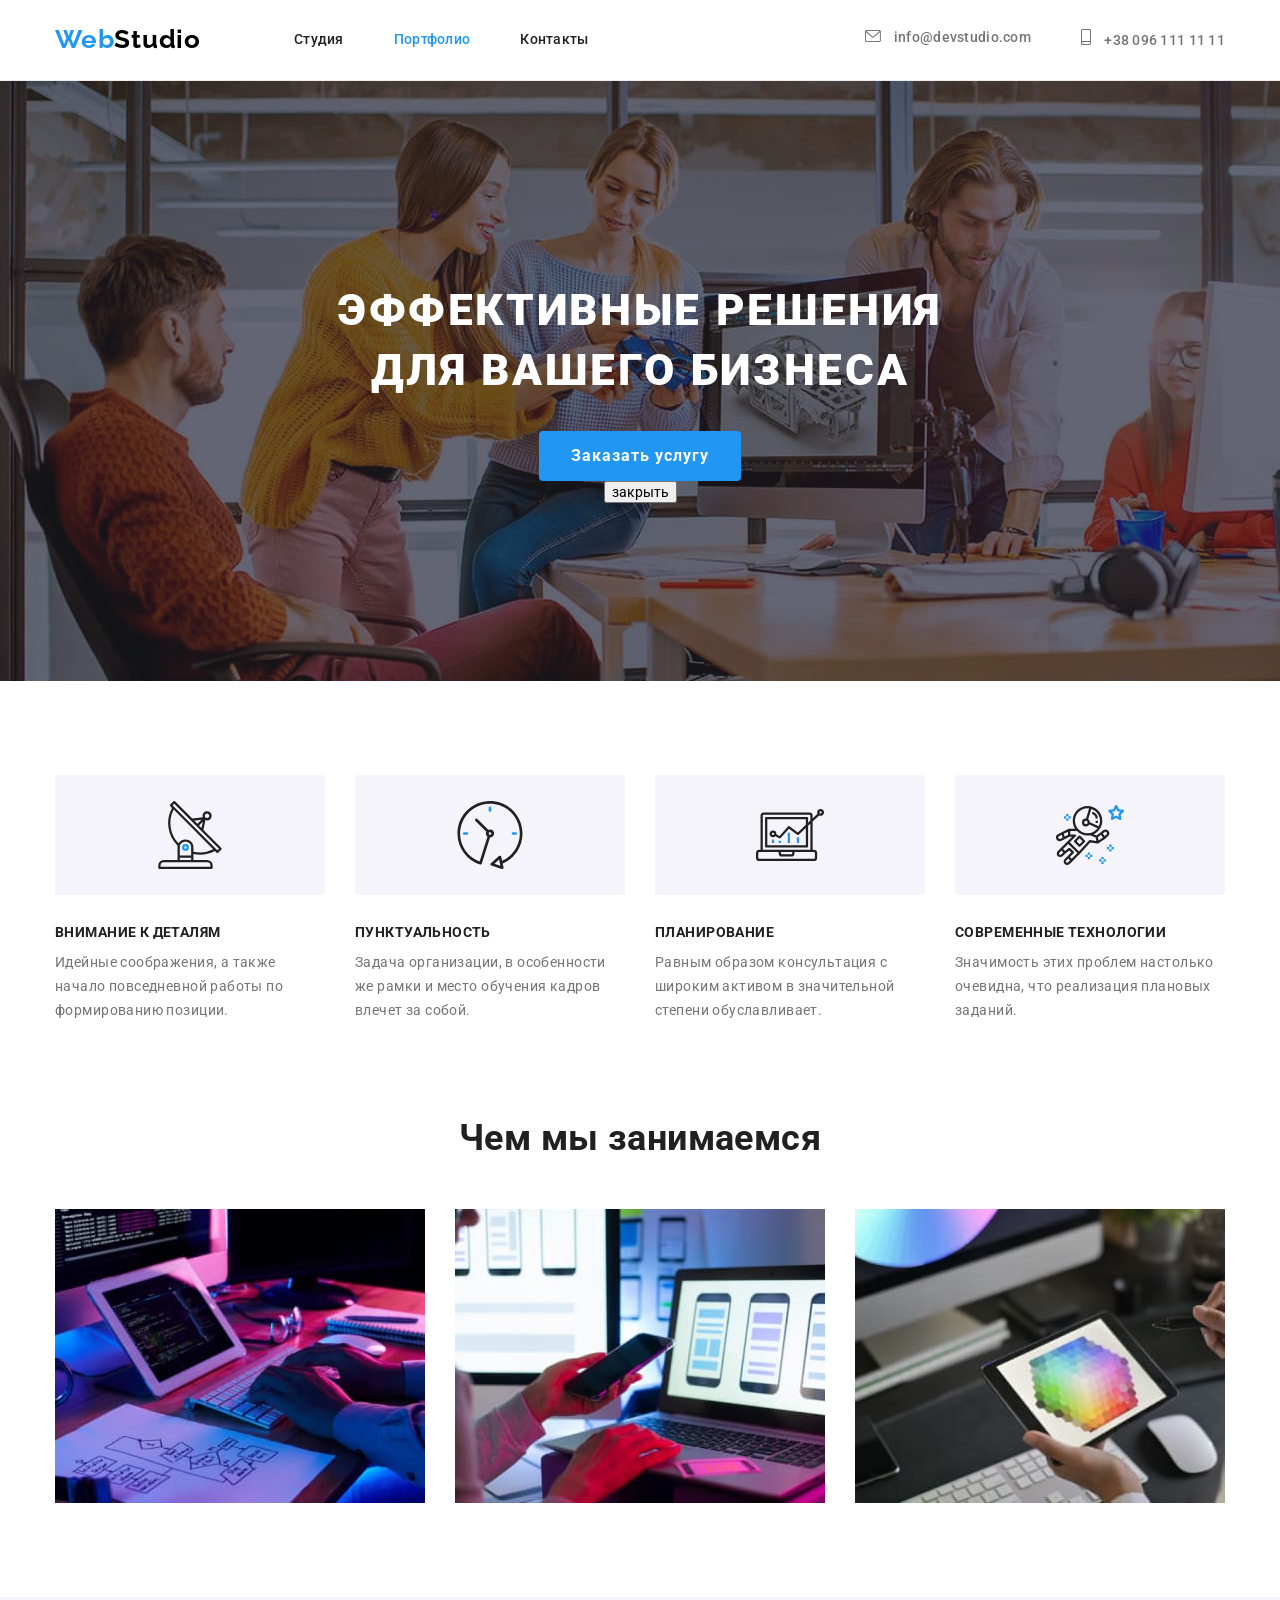
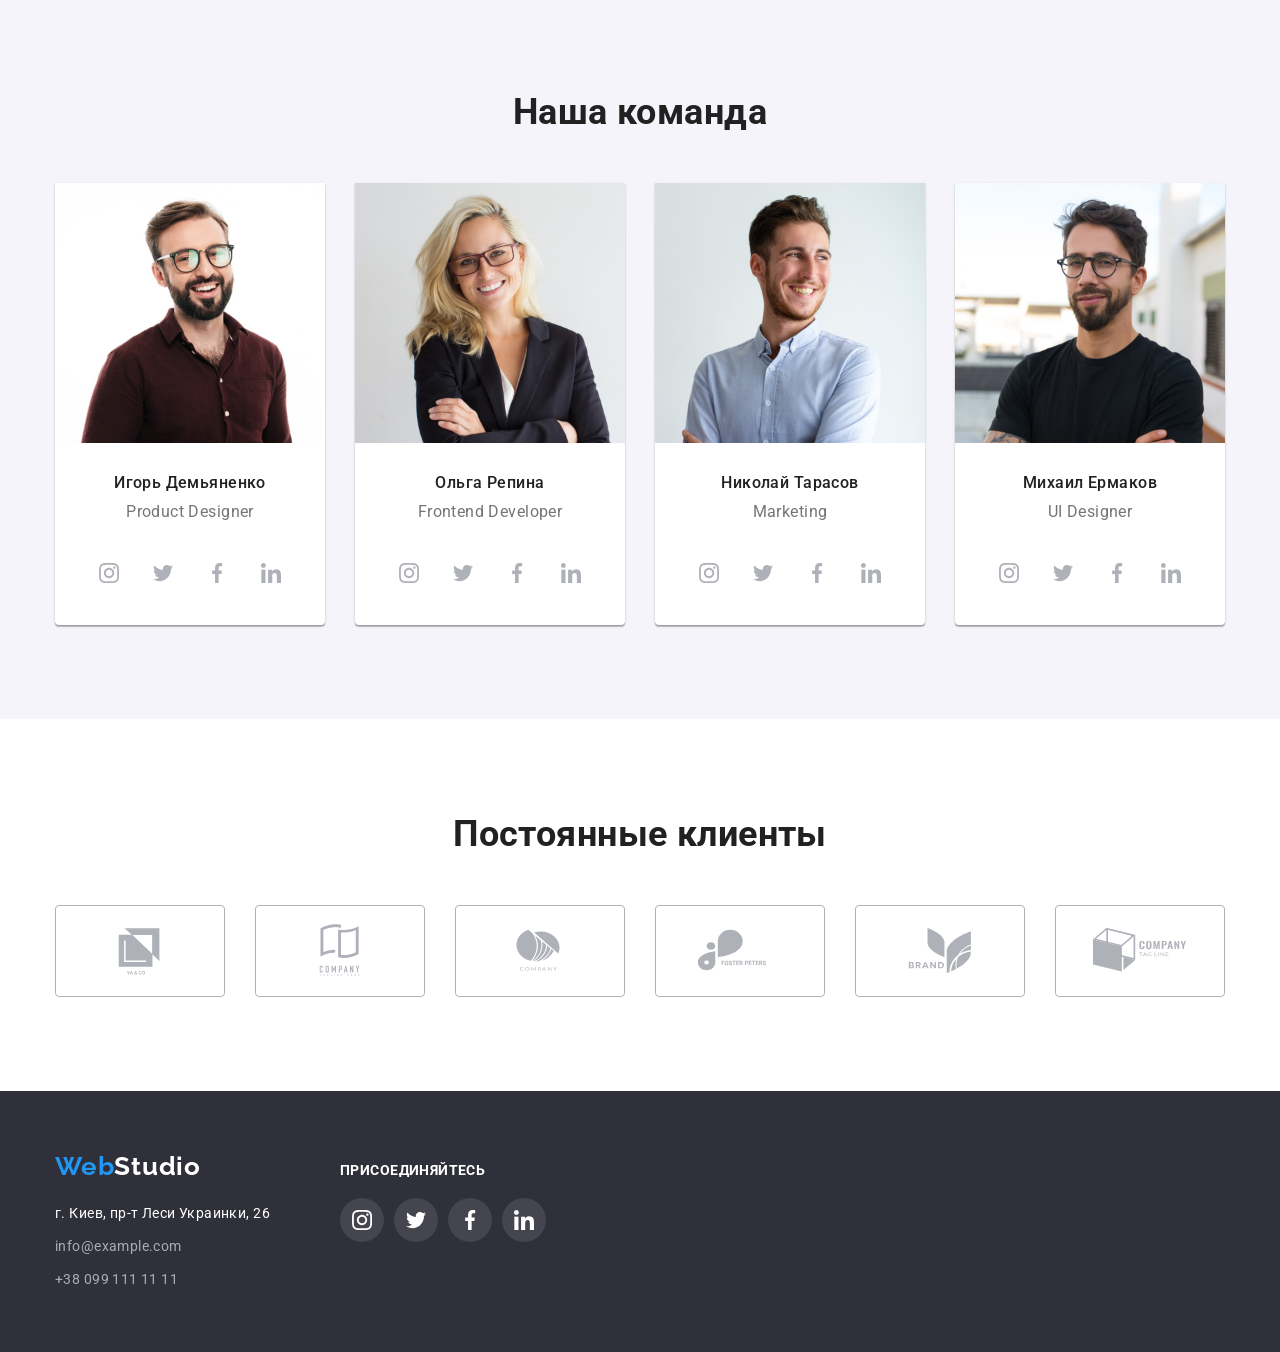
==== index.html @ 350a749f "подчеркмвания" ====
<!DOCTYPE html>
<html lang="ru">
<head>
    <meta charset="UTF-8">
    <meta http-equiv="X-UA-Compatible" content="IE=edge">
    <meta name="viewport" content="width=device-width, initial-scale=1.0">
    <title>Homework-5</title>
    <link href="https://fonts.googleapis.com/css2?family=Raleway:wght@700&family=Roboto:wght@400;500;700;900&display=swap"
        rel="stylesheet">
    <link rel="preconnect" href="https://fonts.googleapis.com">
    <link rel="preconnect" href="https://fonts.gstatic.com" crossorigin>
    <link rel="stylesheet" href="https://cdnjs.cloudflare.com/ajax/libs/modern-normalize/1.1.0/modern-normalize.min.css">
    <link rel="stylesheet" href="./css/styles.css">  
    
</head>
<body>
    <header class="header">
    
        <div class="container">
            <nav class="header-navigation">
                <a href="" class="header-logo link"><span>Web</span>Studio</a>
                <ul class="header-list list">
                    <li class="header-item pointer"><a href="" class="header-link ">Студия</a></li>
                    <li class="header-item pointer"><a href="./portfolio.html" class="header-link current">Портфолио</a>
                    </li>
                    <li class="header-item pointer"><a href="" class="header-link">Контакты</a></li>
                </ul>
            </nav>
            <ul class="header-contacts-list list">
                <li class="header-mail-li">
                    <a class="header-mail link" href="http://info@devstudio.com">
                    <svg class="mail-icon" width="16" height="12">
                        <use href="./images/icons.svg#icon-envelope"></use>
                    </svg>
                    info@devstudio.com
                </a></li>
                <li class="header-tel-li">
                    <a class="header-tel link" href="tel:+380961111111">
                    <svg class="phone-icon" width="10" height="16">
                        <use href="./images/icons.svg#icon-smartphone"></use>
                    </svg>
                    +38 096 111 11 11</a></li>
            </ul>
        </div>
    
    </header>
    <main>
        <section class="hero">
            <div class="hero-content">
                <div class="container">
                    <h1 class="hero-title">Эффективные решения для вашего бизнеса</h1>
                    <button type="button" class="hero-btn pointer" data-modal-open>Заказать услугу</button>
                    <div data-modal>
    
                    </div>
                    <button data-modal-close>закрыть</button>
                </div>
            </div>
        </section>
        <section class="feature">
            <div class="container">
                <h2 hidden>Особенности</h2>
                <ul class="feature-list list">
                    <li class="feature-item antenna">
                        <h3 class="feature-title">Внимание к деталям</h3>
                        <p class="feature-text">Идейные соображения, а также начало повседневной работы по формированию
                            позиции.</p>
                    </li>
                    <li class="feature-item clock">
                        <h3 class="feature-title">Пунктуальность</h3>
                        <p class="feature-text">Задача организации, в особенности же рамки и место обучения кадров
                            влечет за собой.</p>
                    </li>
                    <li class="feature-item vector">
                        <h3 class="feature-title">Планирование</h3>
                        <p class="feature-text">Равным образом консультация с широким активом в значительной степени
                            обуславливает.</p>
                    </li>
                    <li class="feature-item austronaut">
                        <h3 class="feature-title austronaut">Современные технологии</h3>
                        <p class="feature-text">Значимость этих проблем настолько очевидна, что реализация плановых
                            заданий.</p>
                    </li>
                </ul>
            </div>
        </section>
        <section class="direction">
            <div class="container">
                <h2 class="direction-title">Чем мы занимаемся</h2>
                <ul class="direction-list list">
                    <li class="direction-item"><img src="./images/gallery/gallery-1.jpg" alt="Десктопные приложения" width="370"
                            class="direction-icon"></li>
                    <li class="direction-item"><img src="./images/gallery/gallery-2.jpg" alt="Мобильные приложения" width="370"
                            class="direction-icon"></li>
                    <li class="direction-item"><img src="./images/gallery/gallery-3.jpg" alt="Дизайнерские решения" width="370"
                            class="direction-icon"></li>
                </ul>
            </div>
        </section>
        <section class="team">
            <div class="container">
                <h2 class="team-title">Наша команда</h2>
                <ul class="team-list list">
                    <li class="team-item">
                        <img src="./images/team/team-1.jpg" alt="Игорь Демьяненко" width="270" class="team-icon">
                        <div class="about-team-item">
                            <h3 class="team-item-title">Игорь Демьяненко</h3>
                            <p class="specialty-text">Product Designer</p>
                        </div>
                        <ul class="team-soc-list list">
                            <li class="team-soc-item"><a href="" class="team-soc-link">
                                    <svg class="team-soc-icon" width="20" height="20">
                                        <use href="./images/icons.svg#icon-instagram-2"></use>
                                    </svg>
                                </a></li>
                            <li class="team-soc-item"><a href="" class="team-soc-link">
                                    <svg class="team-soc-icon" width="20" height="20">
                                        <use href="./images/icons.svg#icon-twitter-1"></use>
                                    </svg>
                                </a></li>
                            <li class="team-soc-item"><a href="" class="team-soc-link">
                                    <svg class="team-soc-icon" width="20" height="20">
                                        <use href="./images/icons.svg#icon-facebook-1"></use>
                                    </svg>
                                </a></li>
                            <li class="team-soc-item"><a href="" class="team-soc-link">
                                    <svg class="team-soc-icon" width="20" height="20">
                                        <use href="./images/icons.svg#icon-linkedin-1"></use>
                                    </svg>
                                </a></li>
                        </ul>
                    </li>
                    <li class="team-item">
                        <img src="./images/team/team-2.jpg" alt="Ольга Репина" width="270" class="team-icon">
                        <div class="about-team-item">
                            <h3 class="team-item-title">Ольга Репина</h3>
                            <p class="specialty-text">Frontend Developer</p>
                        </div>
                        <ul class="team-soc-list list">
                            <li class="team-soc-item"><a href="" class="team-soc-link">
                                    <svg class="team-soc-icon" width="20" height="20">
                                        <use href="./images/icons.svg#icon-instagram-2"></use>
                                    </svg>
                                </a></li>
                            <li class="team-soc-item"><a href="" class="team-soc-link">
                                    <svg class="team-soc-icon" width="20" height="20">
                                        <use href="./images/icons.svg#icon-twitter-1"></use>
                                    </svg>
                                </a></li>
                            <li class="team-soc-item"><a href="" class="team-soc-link">
                                    <svg class="team-soc-icon" width="20" height="20">
                                        <use href="./images/icons.svg#icon-facebook-1"></use>
                                    </svg>
                                </a></li>
                            <li class="team-soc-item"><a href="" class="team-soc-link">
                                    <svg class="team-soc-icon" width="20" height="20">
                                        <use href="./images/icons.svg#icon-linkedin-1"></use>
                                    </svg>
                                </a></li>
                        </ul>
                    </li>
                    <li class="team-item">
                        <img src="./images/team/team-3.jpg" alt="Николай Тарасов" width="270" class="team-icon">
                        <div class="about-team-item">
                            <h3 class="team-item-title">Николай Тарасов</h3>
                            <p class="specialty-text">Marketing</p>
                        </div>
                        <ul class="team-soc-list list">
                            <li class="team-soc-item"><a href="" class="team-soc-link">
                                    <svg class="team-soc-icon" width="20" height="20">
                                        <use href="./images/icons.svg#icon-instagram-2"></use>
                                    </svg>
                                </a></li>
                            <li class="team-soc-item"><a href="" class="team-soc-link">
                                    <svg class="team-soc-icon" width="20" height="20">
                                        <use href="./images/icons.svg#icon-twitter-1"></use>
                                    </svg>
                                </a></li>
                            <li class="team-soc-item"><a href="" class="team-soc-link">
                                    <svg class="team-soc-icon" width="20" height="20">
                                        <use href="./images/icons.svg#icon-facebook-1"></use>
                                    </svg>
                                </a></li>
                            <li class="team-soc-item"><a href="" class="team-soc-link">
                                    <svg class="team-soc-icon" width="20" height="20">
                                        <use href="./images/icons.svg#icon-linkedin-1"></use>
                                    </svg>
                                </a></li>
                        </ul>
                    </li>
                    <li class="team-item">
                        <img src="./images/team/team-4.jpg" alt="Михаил Ермаков" width="270" class="team-icon">
                        <div class="about-team-item">
                            <h3 class="team-item-title">Михаил Ермаков</h3>
                            <p class="specialty-text">UI Designer</p>
                        </div>
                        <ul class="team-soc-list list">
                            <li class="team-soc-item"><a href="" class="team-soc-link">
                                    <svg class="team-soc-icon" width="20" height="20">
                                        <use href="./images/icons.svg#icon-instagram-2"></use>
                                    </svg>
                                </a></li>
                            <li class="team-soc-item"><a href="" class="team-soc-link">
                                    <svg class="team-soc-icon" width="20" height="20">
                                        <use href="./images/icons.svg#icon-twitter-1"></use>
                                    </svg>
                                </a></li>
                            <li class="team-soc-item"><a href="" class="team-soc-link">
                                    <svg class="team-soc-icon" width="20" height="20">
                                        <use href="./images/icons.svg#icon-facebook-1"></use>
                                    </svg>
                                </a></li>
                            <li class="team-soc-item"><a href="" class="team-soc-link">
                                    <svg class="team-soc-icon" width="20" height="20">
                                        <use href="./images/icons.svg#icon-linkedin-1"></use>
                                    </svg>
                                </a></li>
                        </ul>
                    </li>
                </ul>
            </div>
        </section>
        
        <section class="clients">
        
            <div class="container">
                <h2 class="clients-title">Постоянные клиенты</h2>
                <ul class="clients-list list">
                    <li class="clients-item"><a href="" class="clients-link">
                            <svg class="follow-icon" width="106" height="60">
                                <use href="./images/icons.svg#icon-Logo"></use>
                            </svg>
                        </a></li>
                    <li class="clients-item"><a href="" class="clients-link">
                            <svg class="follow-icon" width="106" height="60">
                                <use href="./images/icons.svg#icon-Logo-1"></use>
                            </svg>
                        </a></li>
                    <li class="clients-item"><a href="" class="clients-link">
                            <svg class="follow-icon" width="106" height="60">
                                <use href="./images/icons.svg#icon-Logo-2"></use>
                            </svg>
                        </a></li>
                    <li class="clients-item"><a href="" class="clients-link">
                            <svg class="follow-icon" width="106" height="60">
                                <use href="./images/icons.svg#icon-Logo-3"></use>
                            </svg>
                        </a></li>
                    <li class="clients-item"><a href="" class="clients-link">
                            <svg class="follow-icon" width="106" height="60">
                                <use href="./images/icons.svg#icon-Logo-4"></use>
                            </svg>
                        </a></li>
                    <li class="clients-item"><a href="" class="clients-link">
                            <svg class="follow-icon" width="106" height="60">
                                <use href="./images/icons.svg#icon-Logo-5"></use>
                            </svg>
                        </a></li>
                </ul>
            </div>
    </main>
    <footer class="footer">
    
        <div class="container">
            <div class="footer-content">
                <div class="footer-contact">
                    <a href="" class="footer-logo link"><span>Web</span>Studio</a>
                    <address>
                        <ul class="address list list">
                            <li class="footer-item pointer"><a href="" class="footer-add-link link">г. Киев, пр-т Леси
                                    Украинки, 26</a></li>
                            <li class="footer-item pointer"><a href="mailto:info@example.com"
                                    class="footer-link link">info@example.com</a></li>
                            <li class="footer-item pointer"><a href="tel:+380991111111" class="footer-link link">+38 099
                                    111 11 11</a></li>
                        </ul>
                    </address>
                </div>
                <div class="follow">
                    <h2 class="follow-title">присоединяйтесь</h2>
                    <ul class="follow-list list">
                        <li class="follow-item"><a href="" class="follow-link">
                                <svg class="follow-icon" width="20" height="20">
                                    <use href="./images/icons.svg#icon-instagram-2"></use>
                                </svg>
                            </a></li>
                        <li class="follow-item"><a href="" class="follow-link">
                                <svg class="follow-icon" width="20" height="20">
                                    <use href="./images/icons.svg#icon-twitter-1"></use>
                                </svg>
                            </a></li>
                        <li class="follow-item"><a href="" class="follow-link">
                                <svg class="follow-icon" width="20" height="20">
                                    <use href="./images/icons.svg#icon-facebook-1"></use>
                                </svg>
                            </a></li>
                        <li class="follow-item"><a href="" class="follow-link">
                                <svg class="follow-icon" width="20" height="20">
                                    <use href="./images/icons.svg#icon-linkedin-1"></use>
                                </svg>
                            </a></li>
                    </ul>
                </div>
            </div>
        </div>
    </footer>
    <script src="./js/modal.js"></script>
</body>

</html>
---- css/styles.css ----
:root {
    --header-color: #212121;
    --contacts-color: #757575;
    --main-title-color: #FFFFFF;
    --second-title-color: #212121;
    --btn-color: #2196F3;
    --accent-color: #2196F3;
    --main-text-color: #757575;
    --hero-footer-bgc-color: #2F303A;
    --bcg-card-color: #F5F4FA;
    --head-logo-color: #000000;
    --footer-logo-color: #FFFFFF;
    
}

body {
    font-family: "Roboto", sans-serif;
    font-size: 14px;
    letter-spacing: 0.03em;
    color: var(--second-title-color);
}

p,
h1,
h2,
h3,
h4 {
    margin: 0;
}

ul {
    padding-left: 0;
    margin: 0;
}

.container {
    width: 1200px;
    padding-left: 15px;
    padding-right: 15px;
    margin: 0 auto;
    /* outline: 1px solid red; */
}

/* ---------------------------HEADER-------------------------- */
header {
    background-color: var(--main-title-color);
    padding-top: 24px;
    padding-bottom: 25px;
    border-bottom: 1px solid #ECECEC;
}

span {
    font-family: 'Raleway';
    font-style: normal;
    font-weight: 700;
    font-size: 26px;
    line-height: 1.19;
    letter-spacing: 0.03em;
    color: var(--accent-color);
}

.header-logo {
    font-family: 'Raleway';
    font-style: normal;
    font-weight: 700;
    font-size: 26px;
    line-height: 1.19;
    letter-spacing: 0.03em;
    color: var(--head-logo-color)
}

.list {
    list-style: none;
    margin-top: 0px;
}

.link {
    text-decoration: none;
}

.header .container {
    display: flex;
    align-items: center;
}

.header-navigation {
    display: flex;
    align-items: center;
}

.header-list {
    display: flex;
    margin-left: 93px;
}

.header-item:not(:last-child) {
    margin-right: 50px;
}

.header-link {
    font-weight: 500;
    font-size: 14px;
    line-height: 1.14;
    letter-spacing: 0.02em;
    text-decoration: none;
    color: var(--header-color);
}

.header-link::after {
    content: ;

}

.pointer {
    cursor: pointer;
}

.header-link:hover,
.header-link:focus {
    color: var(--accent-color);
}

.header-list .header-link.current {
    color: var(--accent-color);
}

.header-contacts-list {
    display: flex;
    margin-left: auto;
}

.header-mail {
    font-weight: 500;
    font-size: 14px;
    line-height: 1.14;
    letter-spacing: 0.02em;
    color: var(--contacts-color);
    /* margin-right: 50px; */
}

.mail-icon {
    margin-right: 10px;
    fill: currentColor;
    align-self: center;
}

.header-mail:hover,
.header-mail:focus {
    color: var(--accent-color);
}

.header-tel {
    font-weight: 500;
    font-size: 14px;
    line-height: 1.14;
    letter-spacing: 0.02em;
    color: var(--contacts-color);
    /* margin-right: 0px; */
}

.header-mail-li {
    margin-right: 50px;
}

.header-tel-li {
    margin-right: 0px;
}

.phone-icon {
  margin-right: 10px;
  fill: currentColor;
  align-self: center;
}

.header-tel:hover,
.header-tel:focus {
    color: var(--accent-color);
}

/* ----------------------------------------HERO------------------------------------------- */

.hero {
    text-align: center;
}

.hero-content {
    background-color: var(--hero-footer-bgc-color);
    padding-top: 200px;
    padding-bottom: 200px;
    max-width: 1600px;
    height: 600px;
    margin-left: auto;
    margin-right: auto;
    background-image: linear-gradient(rgba(47, 48, 58, 0.4),
            rgba(47, 48, 58, 0.4)),
        url(../images/background/background-1.jpg);
}

.hero-title {
    font-weight: 900;
    font-size: 44px;
    width: 696px;
    line-height: 1.36;
    /* text-align: center; */
    letter-spacing: 0.06em;
    text-transform: uppercase;
    color: var(--main-title-color);
    margin: 0 auto;
    margin-bottom: 30px;


}

.hero-btn {
    display: inline-block;
    font-family: 'Roboto';
    font-weight: 700;
    font-size: 16px;
    line-height: 1.88;
    /* display: flex; */
    align-items: center;
    text-align: center;
    letter-spacing: 0.06em;
    color: var(--main-title-color);
    background-color: var(--accent-color);
    border: none;
    border-radius: 4px;
    padding: 10px 32px;
}

.hero-btn:hover,
.hero-btn:focus {
    background-color: #188ce8;
}

/* ------------------------------------FEATURE----------------------------------- */
.feature {
    padding-top: 94px;
    padding-bottom: 94px;
}

.feature-list {
    display: flex;
}

.feature-title {
    font-weight: 700;
    font-size: 14px;
    line-height: 1.14;
    text-transform: uppercase;
    color: var(--second-title-color);
    margin-top: 0px;
    margin-bottom: 10px;
}

.feature-item {
    width: 270px;
    margin-right: 30px;
}

.feature-item::before {
    display: block;
    content:"";
    height: 120px;
    width: 270px;
    /*outline: 1px solid red;*/
    margin-bottom: 30px;
    background-repeat: no-repeat;
    background-size: 25%;
    background-position: center;
    background-color: #F5F4FA;
    border-radius: 4px;
}
/*
.feature-item:nth-child(1)::before {
    background-image: url(../images/features/antenna.svg);
}
.feature-item:nth-child(2)::before {
    background-image: url(../images/features/clock.svg);
}
.feature-item:nth-child(3)::before {
    background-image: url(../images/features/diagram.svg);
}
.feature-item:nth-child(4)::before {
    background-image: url(../images/features/astronaut.svg);
}
*/
.antenna::before {
    background-image: url(../images/features/antenna.svg);
}

.clock::before {
    background-image: url(../images/features/clock.svg);
}

.vector::before {
    background-image: url(../images/features/diagram.svg);
}

.austronaut::before {
    background-image: url(../images/features/astronaut.svg);
}


.feature-item:last-child {
    margin-right: 0px;
}

.feature-text {
    line-height: 1.71;
    max-width: 270px;
    margin-top: 0px;
    color: var(--contacts-color);
}

/* -------------------------------------direction--------------------------------------- */
.direction {
    padding-bottom: 94px;
}

.direction-list {
    display: flex;
}

.direction-item {

    margin-right: 30px;
}

.direction-icon {
    display: block;
    width: 100%;
    height: auto;

}

.direction-item:last-child {
    margin-right: 0px;
}

.direction-title {
    font-weight: 700;
    font-size: 36px;
    line-height: 1.17;
    text-align: center;
    color: var(--second-title-color);
    margin-bottom: 50px;
    margin-top: 0px;
}

.team {
    background-color: var(--bcg-card-color);
    padding-top: 94px;
    padding-bottom: 94px;
}

.team-list {
    display: flex;
}

.team-item {
    margin-right: 30px;
    background: #FFFFFF;
    box-shadow: 0px 1px 3px rgba(0, 0, 0, 0.12),
        0px 1px 1px rgba(0, 0, 0, 0.14),
        0px 2px 1px rgba(0, 0, 0, 0.2);
    border-radius: 0px 0px 4px 4px;
}

.team-item:last-child {
    margin-right: 0px;
}

.team-title {
    font-weight: 700;
    font-size: 36px;
    line-height: 1.17;
    text-align: center;
    color: var(--second-title-color);
    margin-bottom: 50px;
    margin-top: 0px;
}

.team-icon {
    display: block;
    width: 100%;
    height: auto;

}

.about-team-item {
    padding-top: 30px;
    padding-bottom: 30px;
}

.team-item-title {
    font-weight: 500;
    font-size: 16px;
    line-height: 1.19;
    text-align: center;
    color: var(--second-title-color);
    margin-bottom: 10px;
    margin-top: 0px;
}

.specialty-text {
    font-size: 16px;
    line-height: 1.19;
    text-align: center;
    margin-top: 0px;
    color: var(--contacts-color);
}

.team-soc-list {
    display: flex;
    justify-content: center;
    padding-bottom: 30px;
}

.team-soc-link {
    width: 44px;
    height: 44px;
    background-color: #FFFFFF;
    border-radius: 50%;
    display: flex;
    justify-content: center;
    align-items: center;
    fill: #AFB1B8;
}

/* .team-soc-icon {
        fill: #AFB1B8;
    } */
.team-soc-link:hover,
.team-soc-link:focus {
    background-color: #2196F3;
    fill: #FFFFFF;
}

.team-soc-item+.team-soc-item {
    margin-left: 10px;
}
/* ---------------------------------------CLIENTS------------------------------------ */

.clients {
    padding-top: 94px;
    padding-bottom: 94px;
}

.clients-title {
    font-weight: 700;
    font-size: 36px;
    line-height: 1.17;
    text-align: center;
    color: var(--second-title-color);
    margin-bottom: 50px;
    margin-top: 0px;
}

.clients-list {
    display: flex;
    justify-content: center;

}

.clients-item+.clients-item {
    margin-left: 30px;
}

.clients-link {
    display: flex;
    width: 170px;
    height: 92px;
    /* background-color: #2196F3; */
    border: 1px solid #AFB1B8;
    border-radius: 4px;
    justify-content: center;
    align-items: center;
    fill: #AFB1B8;

}

.clients-link:hover,
.clients-link:focus {
    fill: #2196F3;
    border: 1px solid #2196F3;
}

/* .mail-icon  */





/* ---------------------------------------FOOTER----------------------------------- */
.footer {
    max-width: 1600px;
    background-color: var(--hero-footer-bgc-color);

    padding-top: 60px;
    padding-bottom: 60px;
    margin-left: auto;
    margin-right: auto;
    /* display: flex; */
    align-items: center;
}

.footer-logo {
    display: inline-block;
    font-family: 'Raleway';
    font-style: normal;
    font-weight: 700;
    font-size: 26px;
    line-height: 1.19;
    letter-spacing: 0.03em;
    color: var(--footer-logo-color);
    margin-bottom: 20px;
}

.footer-content {
    display: flex;
    align-items: baseline;
}

.footer-item {
    margin-bottom: 9px;
}

.footer-item:last-child {
    margin-bottom: 0px;
}

.footer-add-link {
    font-style: normal;
    font-weight: 400;
    font-size: 14px;
    line-height: 1.71;
    letter-spacing: 0.03em;
    color: var(--footer-logo-color);

}

.footer-add-link:hover,
.footer-add-link:focus {
    color: var(--accent-color);
}

.footer-link {
    font-style: normal;
    font-size: 14px;
    line-height: 1.71;
    letter-spacing: 0.03em;
    color: rgba(255, 255, 255, 0.6);

}


.follow-title {
    font-family: 'Roboto';
    font-style: normal;
    font-weight: 700;
    font-size: 14px;
    line-height: 16px;
    letter-spacing: 0.03em;
    color: #FFFFFF;
    text-transform: uppercase;
    margin-bottom: 20px;
}


.footer-link:hover,
.footer-link:focus {
    color: var(--accent-color);
}

.follow {
  display: block;
  margin-left: 70px;
}

.follow-list {
  display: flex;
  justify-content: center;
}

.follow-link {
  width: 44px;
  height: 44px;
  background: rgba(255, 255, 255, 0.1);
  border-radius: 50%;
  display: flex;
  justify-content: center;
  align-items: center;
  fill: #FFFFFF;
}

.follow-link:hover,
.follow-link:focus {
  background-color: #2196F3;

}

/* .follow-item {
    } */
.follow-item:not(:last-child) {
  margin-right: 10px;
}
/* --------------------------------------------samples------------------------------------------ */
.samples {
    padding-top: 94px;
    padding-bottom: 94px;
}

.services-list {
    display: flex;
    justify-content: center;
}

.services-list>li {
    margin-right: 8px;
}

.services-list>li:last-child {
    margin-right: 0px;
}

.services-item-btn {

    font-family: 'Roboto';
    font-weight: 500;
    font-size: 16px;
    line-height: 1.62;
    text-align: center;
    letter-spacing: 0.03em;
    color: var(--header-color);
    background-color: var(--bcg-card-color);
    border: none;
    border-radius: 4px;
    padding: 6px 22px;
}

.services-item-btn:hover,
.services-item-btn:focus {
    color: var(--main-title-color);
    background-color: var(--accent-color);
}

.services-list {
    margin-bottom: 50px;
}

.examples-title {
    font-weight: 700;
    font-size: 18px;
    line-height: 2;
    letter-spacing: 0.06em;
    color: var(--second-title-color);
    margin-bottom: 4px;

}

.examples-text {
    font-size: 16px;
    line-height: 1.88;
    color: var(--main-text-color);

}

.about-examles {
    padding: 20px 24px;
    /* padding-bottom: 20px; */
    border: 1px solid #EEEEEE;

}

.examples-list {
    display: flex;
    flex-wrap: wrap;

}

.examples-item {

    margin-right: 30px;
    margin-bottom: 30px;
    border-bottom: 1px solid #EEEEEE;
}

.examples-icon {
    display: block;
    width: 100%;
    height: auto;
}

.examples-icon:hover {
    box-shadow: 0px 1px 1px rgba(0, 0, 0, 0.12),
        0px 4px 4px rgba(0, 0, 0, 0.06),
        1px 4px 6px rgba(0, 0, 0, 0.16);
}

.examples-item:nth-child(3n) {
    margin-right: 0px;
}

.examples-item:nth-last-child(-n+3) {
    margin-bottom: 0px;
}
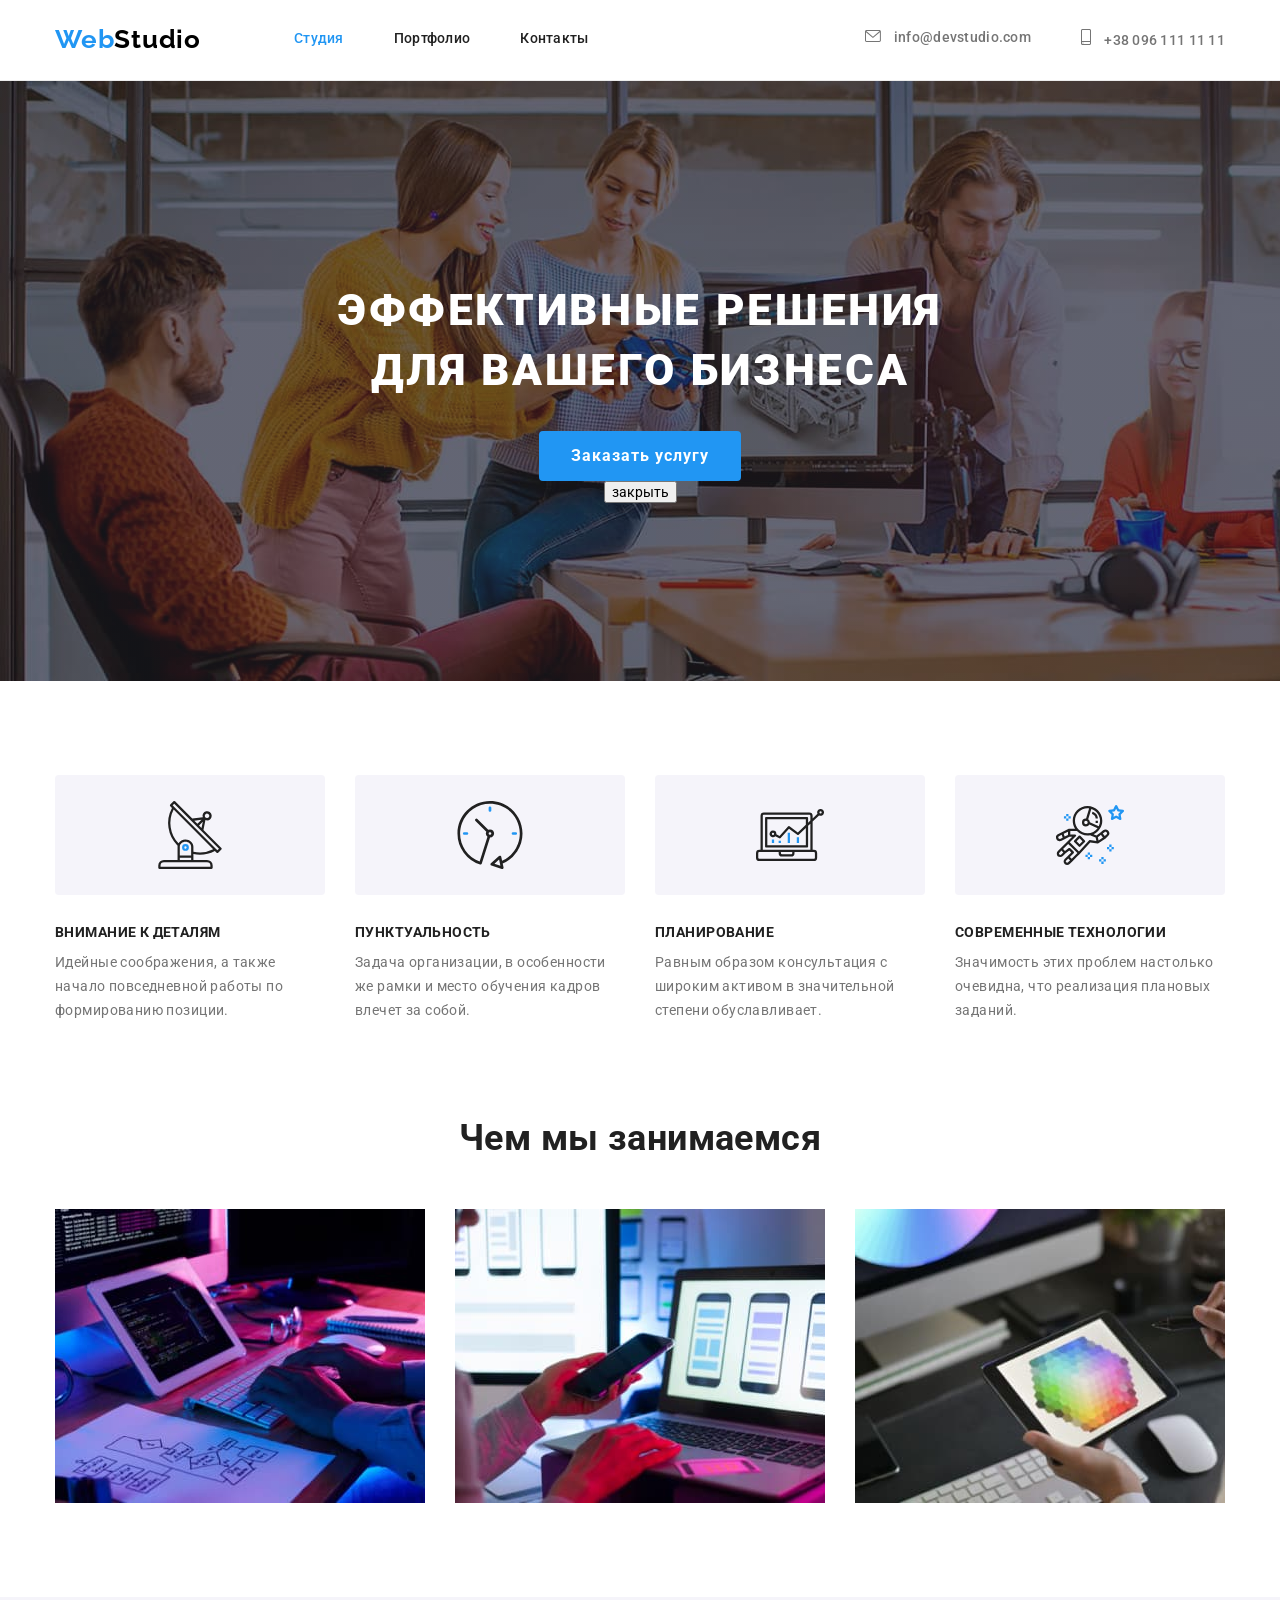
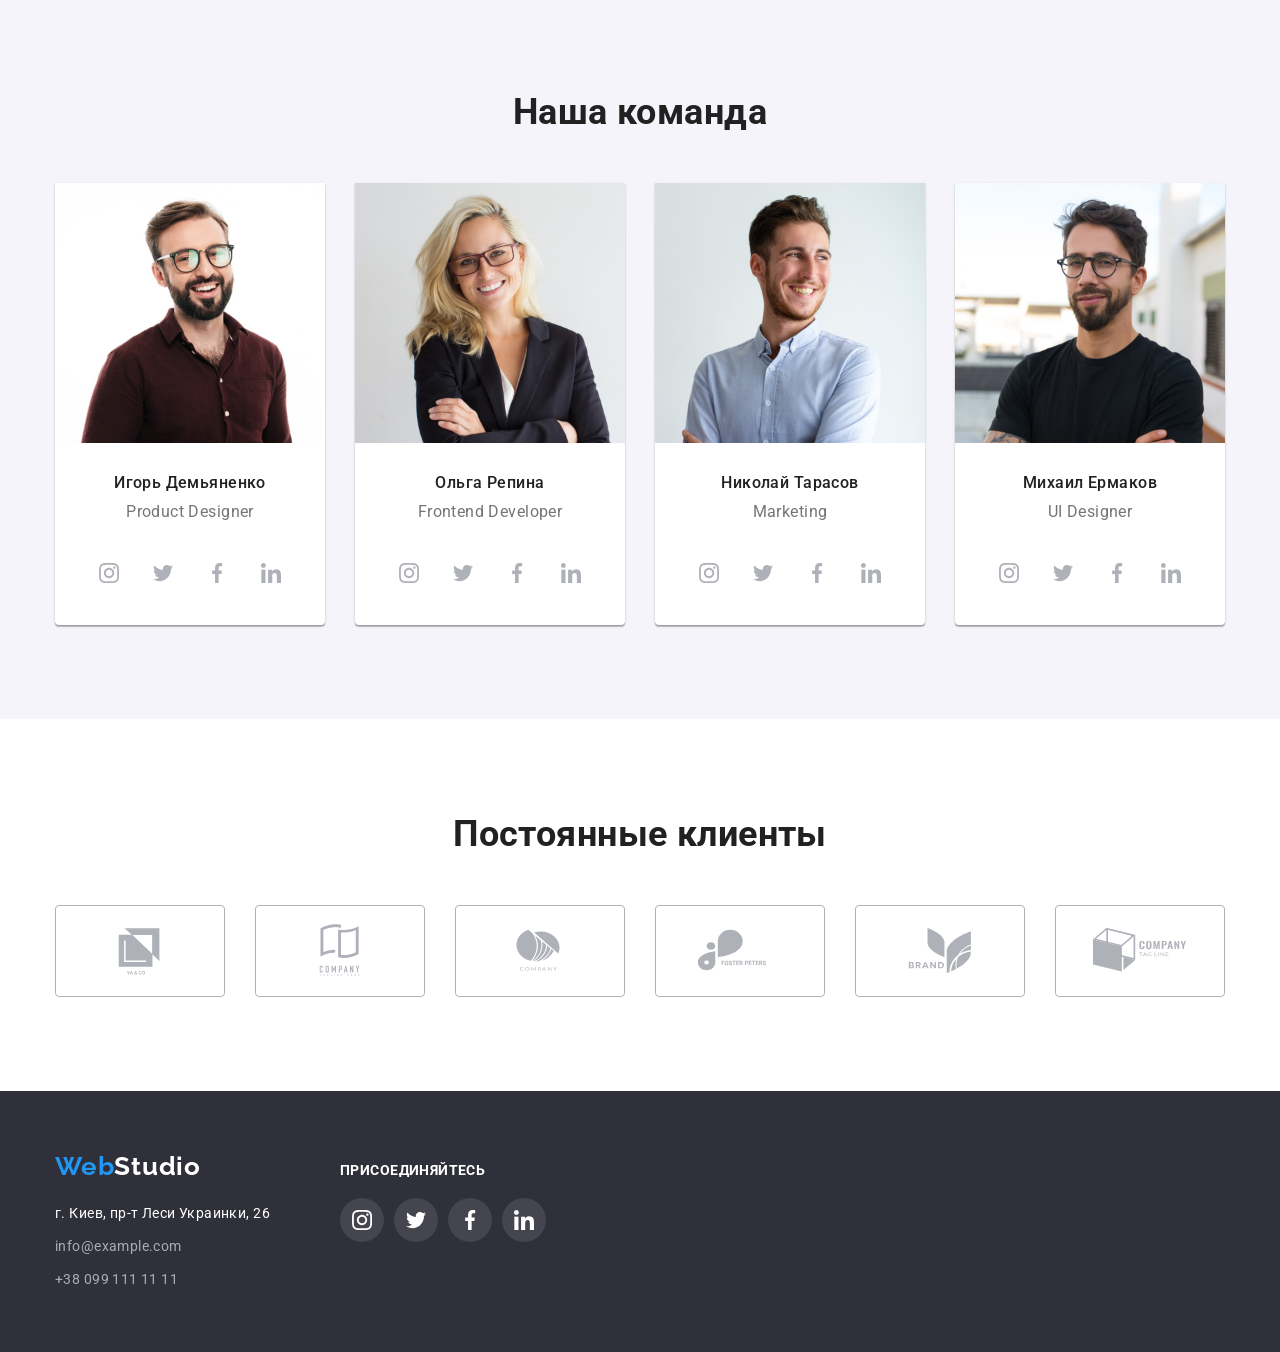
==== commit 731da674: "додел" ====
--- a/index.html
+++ b/index.html
@@ -20,10 +20,10 @@
             <nav class="header-navigation">
                 <a href="" class="header-logo link"><span>Web</span>Studio</a>
                 <ul class="header-list list">
-                    <li class="header-item pointer"><a href="" class="header-link ">Студия</a></li>
-                    <li class="header-item pointer"><a href="./portfolio.html" class="header-link current">Портфолио</a>
-                    </li>
-                    <li class="header-item pointer"><a href="" class="header-link">Контакты</a></li>
+                    <li class="header-item pointer"><a href="" class="header-link current">Студия</a></li>
+                    <li class="header-item pointer"><a href="./portfolio.html" class="header-link">Портфолио</a>
+                    </li>
+                    <li class="header-item pointer"><a href="" class="header-link ">Контакты</a></li>
                 </ul>
             </nav>
             <ul class="header-contacts-list list">
--- a/css/styles.css
+++ b/css/styles.css
@@ -10,7 +10,7 @@
     --bcg-card-color: #F5F4FA;
     --head-logo-color: #000000;
     --footer-logo-color: #FFFFFF;
-    
+    --animation: cubic-bezier(0.4, 0, 0.2, 1);
 }
 
 body {
@@ -95,21 +95,40 @@
 
 .header-item:not(:last-child) {
     margin-right: 50px;
-}
+
+}
+ 
+
 
 .header-link {
+    position: relative;
+    display: block;
     font-weight: 500;
     font-size: 14px;
     line-height: 1.14;
     letter-spacing: 0.02em;
     text-decoration: none;
     color: var(--header-color);
+    transition: color 250ms var(--animation);
 }
 
 .header-link::after {
-    content: ;
-
-}
+    content: '';
+    position: absolute;
+    bottom: -34px;
+    display: block;
+    width: 100%;
+    height: 4px;
+    background-color: var(--accent-color);
+    border-radius: 2px;
+    transform: scale(0);
+    transition: transform 250ms var(--animation);
+}
+
+.header-link:hover::after {
+    transform: scale(1);
+}
+
 
 .pointer {
     cursor: pointer;
@@ -119,6 +138,7 @@
 .header-link:focus {
     color: var(--accent-color);
 }
+
 
 .header-list .header-link.current {
     color: var(--accent-color);
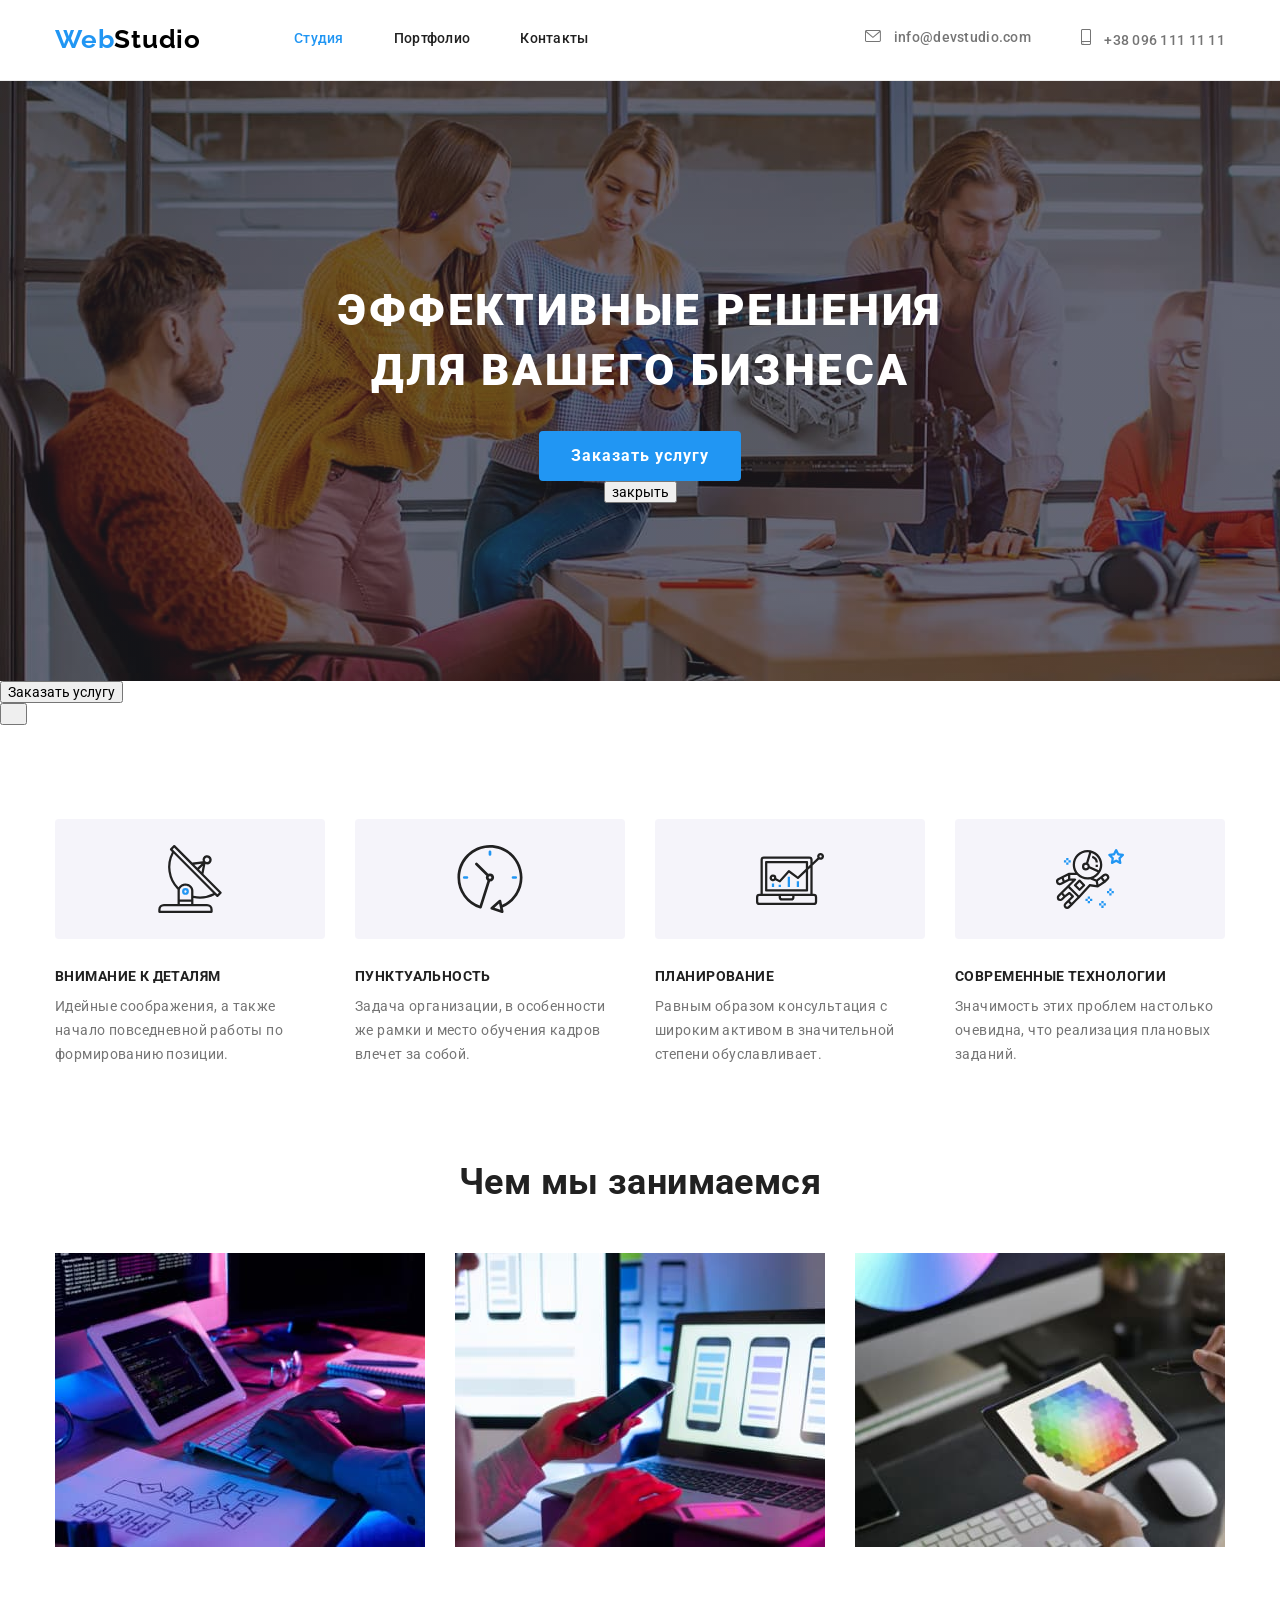
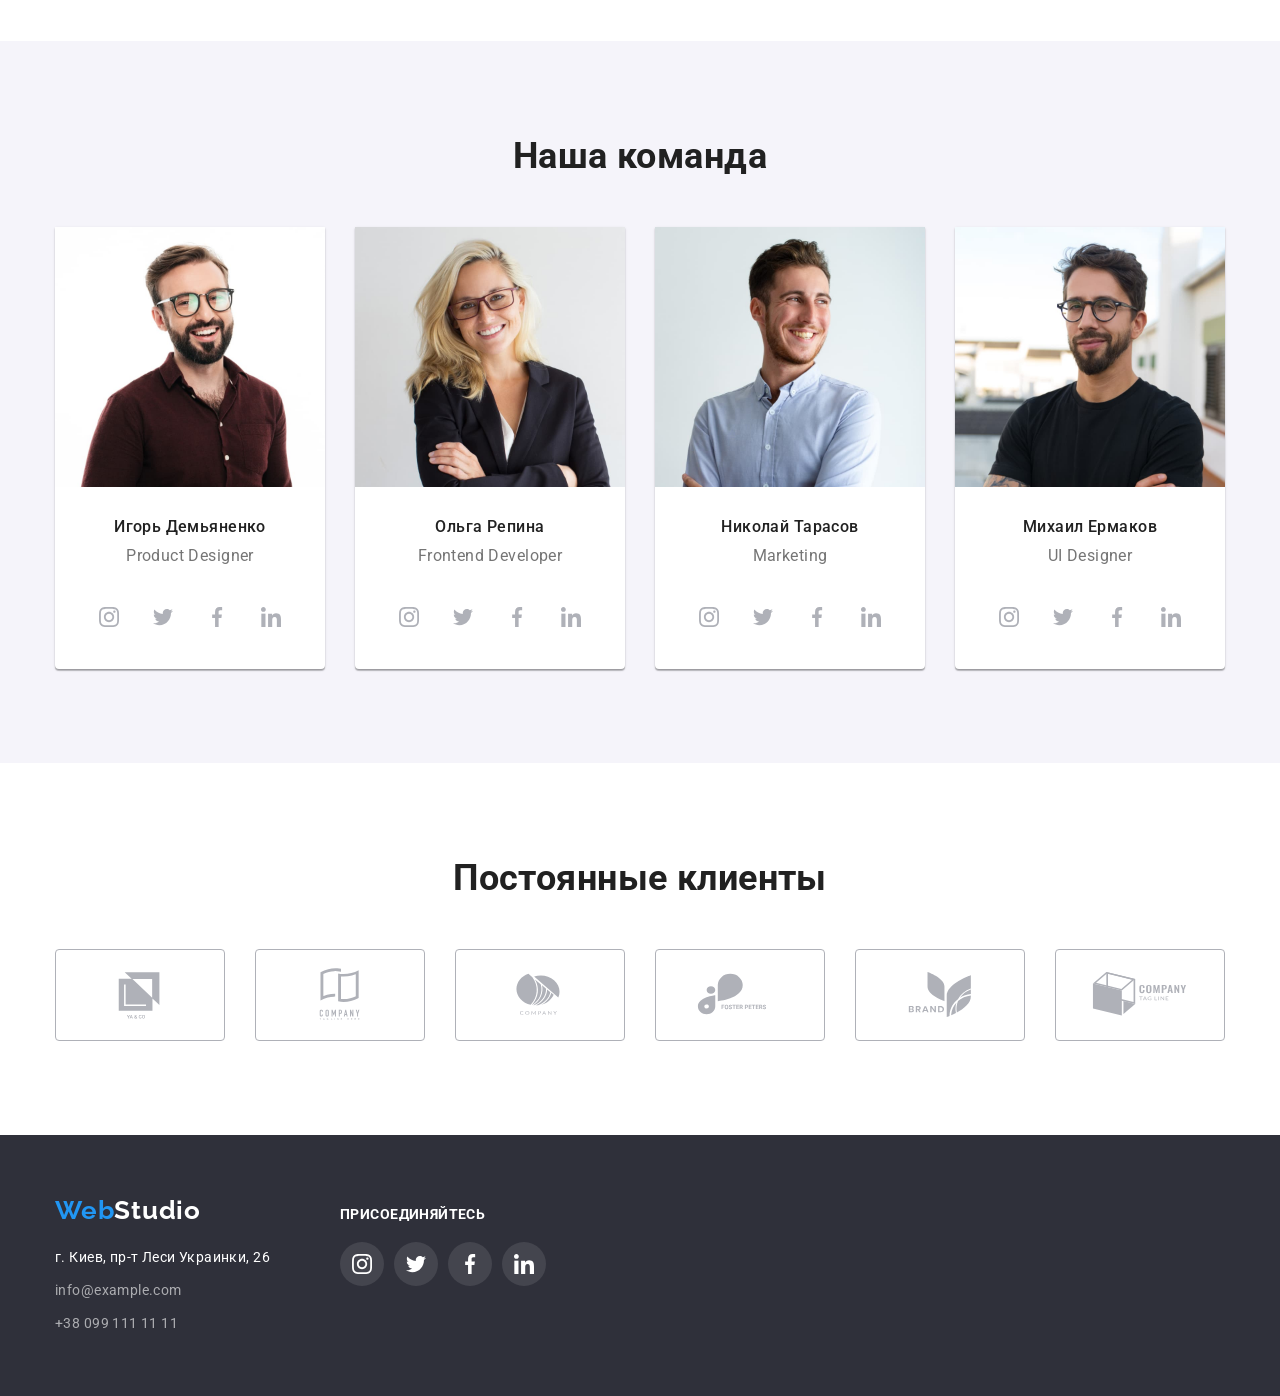
==== commit 5e29f63d: "Update index.html" ====
--- a/index.html
+++ b/index.html
@@ -57,6 +57,42 @@
                 </div>
             </div>
         </section>
+         
+
+
+
+      <button class="hero-button main-btn" type="button" data-modal-open>Заказать услугу</button>
+            <div class="backdrop is-hidden" data-modal>
+                <div class="modal-wrapper">
+                    <button class="modal-btn" data-modal-close>
+                        <svg class="" width="11" height="11">
+                            <use href="./images/icons/icons.svg#icon-Vector">
+                        </svg>
+                    </button>
+                    <form class="modal-form"></form>
+                </div>
+            </div>
+
+            
+
+
+
+
+
+
+
+
+
+
+
+
+
+
+
+
+
+
+
         <section class="feature">
             <div class="container">
                 <h2 hidden>Особенности</h2>
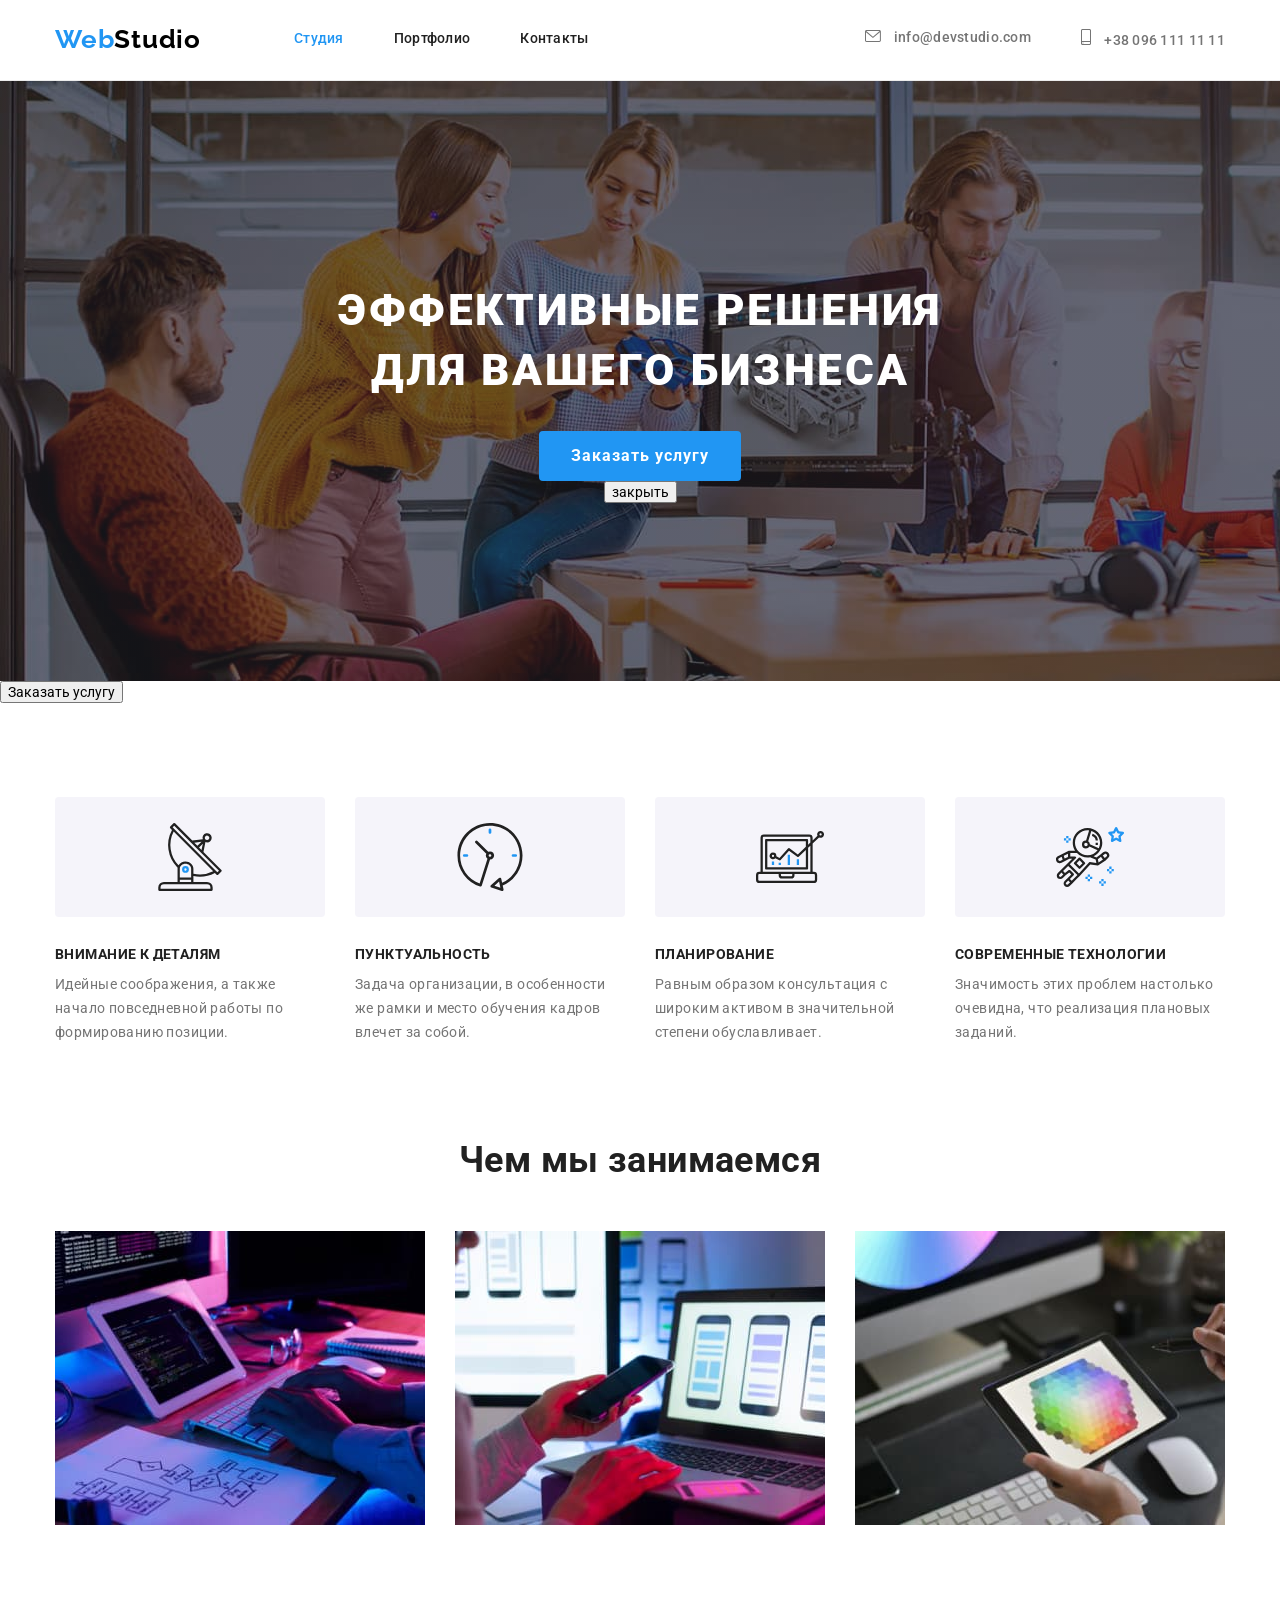
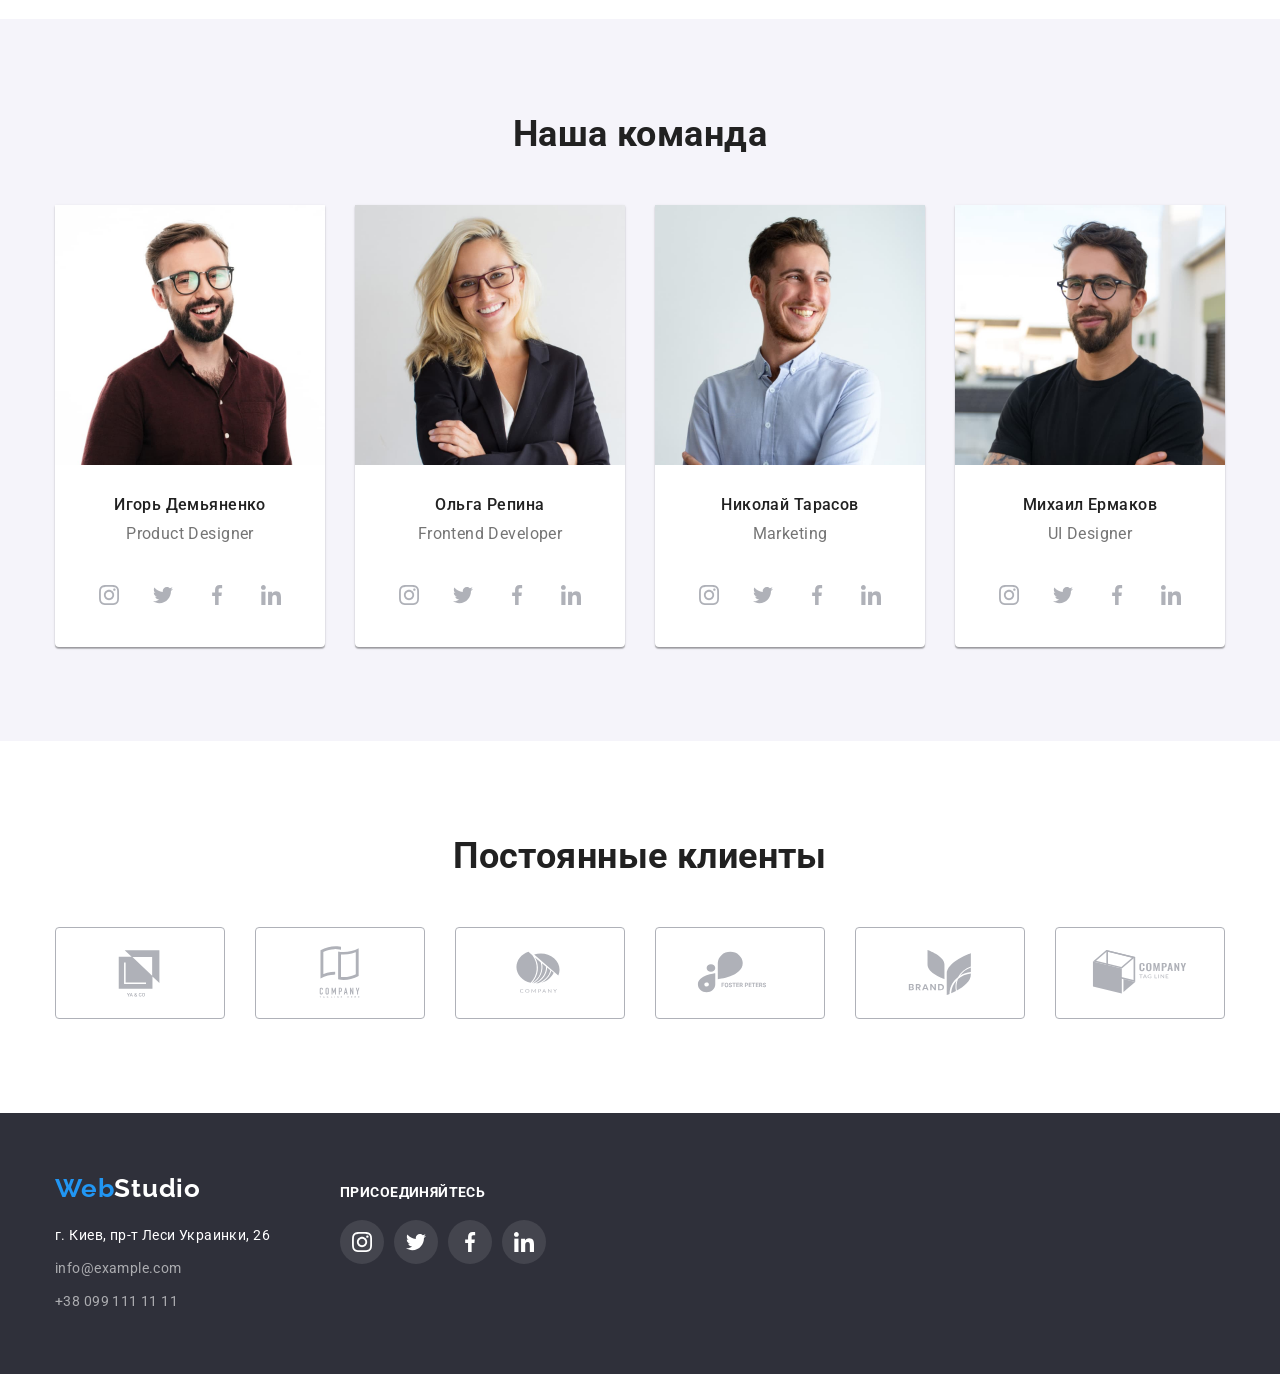
==== commit 789ed887: "Update index.html" ====
--- a/index.html
+++ b/index.html
@@ -66,7 +66,7 @@
                 <div class="modal-wrapper">
                     <button class="modal-btn" data-modal-close>
                         <svg class="" width="11" height="11">
-                            <use href="./images/icons/icons.svg#icon-Vector">
+                            <use href="./images/icons.svg#icon-envelope">
                         </svg>
                     </button>
                     <form class="modal-form"></form>
--- a/css/styles.css
+++ b/css/styles.css
@@ -11,6 +11,27 @@
     --head-logo-color: #000000;
     --footer-logo-color: #FFFFFF;
     --animation: cubic-bezier(0.4, 0, 0.2, 1);
+
+    /*-----------------------------------------*/
+  
+            /* Основные шрифты */
+            --main-font: Roboto;
+            --secondary-font: Raleway;
+            /* Цвет текста */
+            --primary-txt: #212121;
+            --secondary-txt: #757575;
+            --accent-txt: #2196f3;
+            --white-txt: #ffffff;
+            --icon-color: #AFB1B8;
+            /* Цвет фона */
+            --primary-light-bg: #e5e5e5;
+            --header-bg: #ffffff;
+            --secondary-light-bg: #f5f4fa;
+            --primary-dark-bg: #2f303a;
+            --button-bg: #2196f3;
+    
+            --transition-timing-function: cubic-bezier(0.4, 0, 0.2, 1);
+            --transition-duration: 250ms;
 }
 
 body {
@@ -251,6 +272,56 @@
 .hero-btn:hover,
 .hero-btn:focus {
     background-color: #188ce8;
+}
+
+
+.backdrop {
+    position: fixed;
+    width: 100%;
+    height: 100%;
+    top: 0px;
+    left: 0px;
+    z-index: 1;
+
+    background-color: rgba(0, 0, 0, 0.2);
+}
+
+.backdrop.is-hidden {
+    opacity: 0;
+    visibility: hidden;
+    pointer-events: none;
+}
+
+.modal-wrapper {
+    position: absolute;
+    top: 50%;
+    left: 50%;
+    width: 528px;
+    height: 581px;
+    border-radius: 4px;
+    background-color: var(--header-bg);
+    box-shadow: rgba(0, 0, 0, 0.12) 0px 1px 3px, rgba(0, 0, 0, 0.14) 0px 1px 1px, rgba(0, 0, 0, 0.2) 0px 2px 1px;
+    transform: translate(-50%, -50%) scale(1);
+    transition: transform 250ms var(--timing-functiontransition-timing-function);
+}
+
+.modal-btn {
+    position: absolute;
+    top: 8px;
+    right: 8px;
+    display: flex;
+    align-items: center;
+    justify-content: center;
+    padding: 0;
+    width: 30px;
+    height: 30px;
+    cursor: pointer;
+    border-radius: 50%;
+    border-width: 1px;
+    border-style: solid;
+    border-color: rgba(0, 0, 0, 0.1);
+    border-image: initial;
+    background-color: transparent;
 }
 
 /* ------------------------------------FEATURE----------------------------------- */
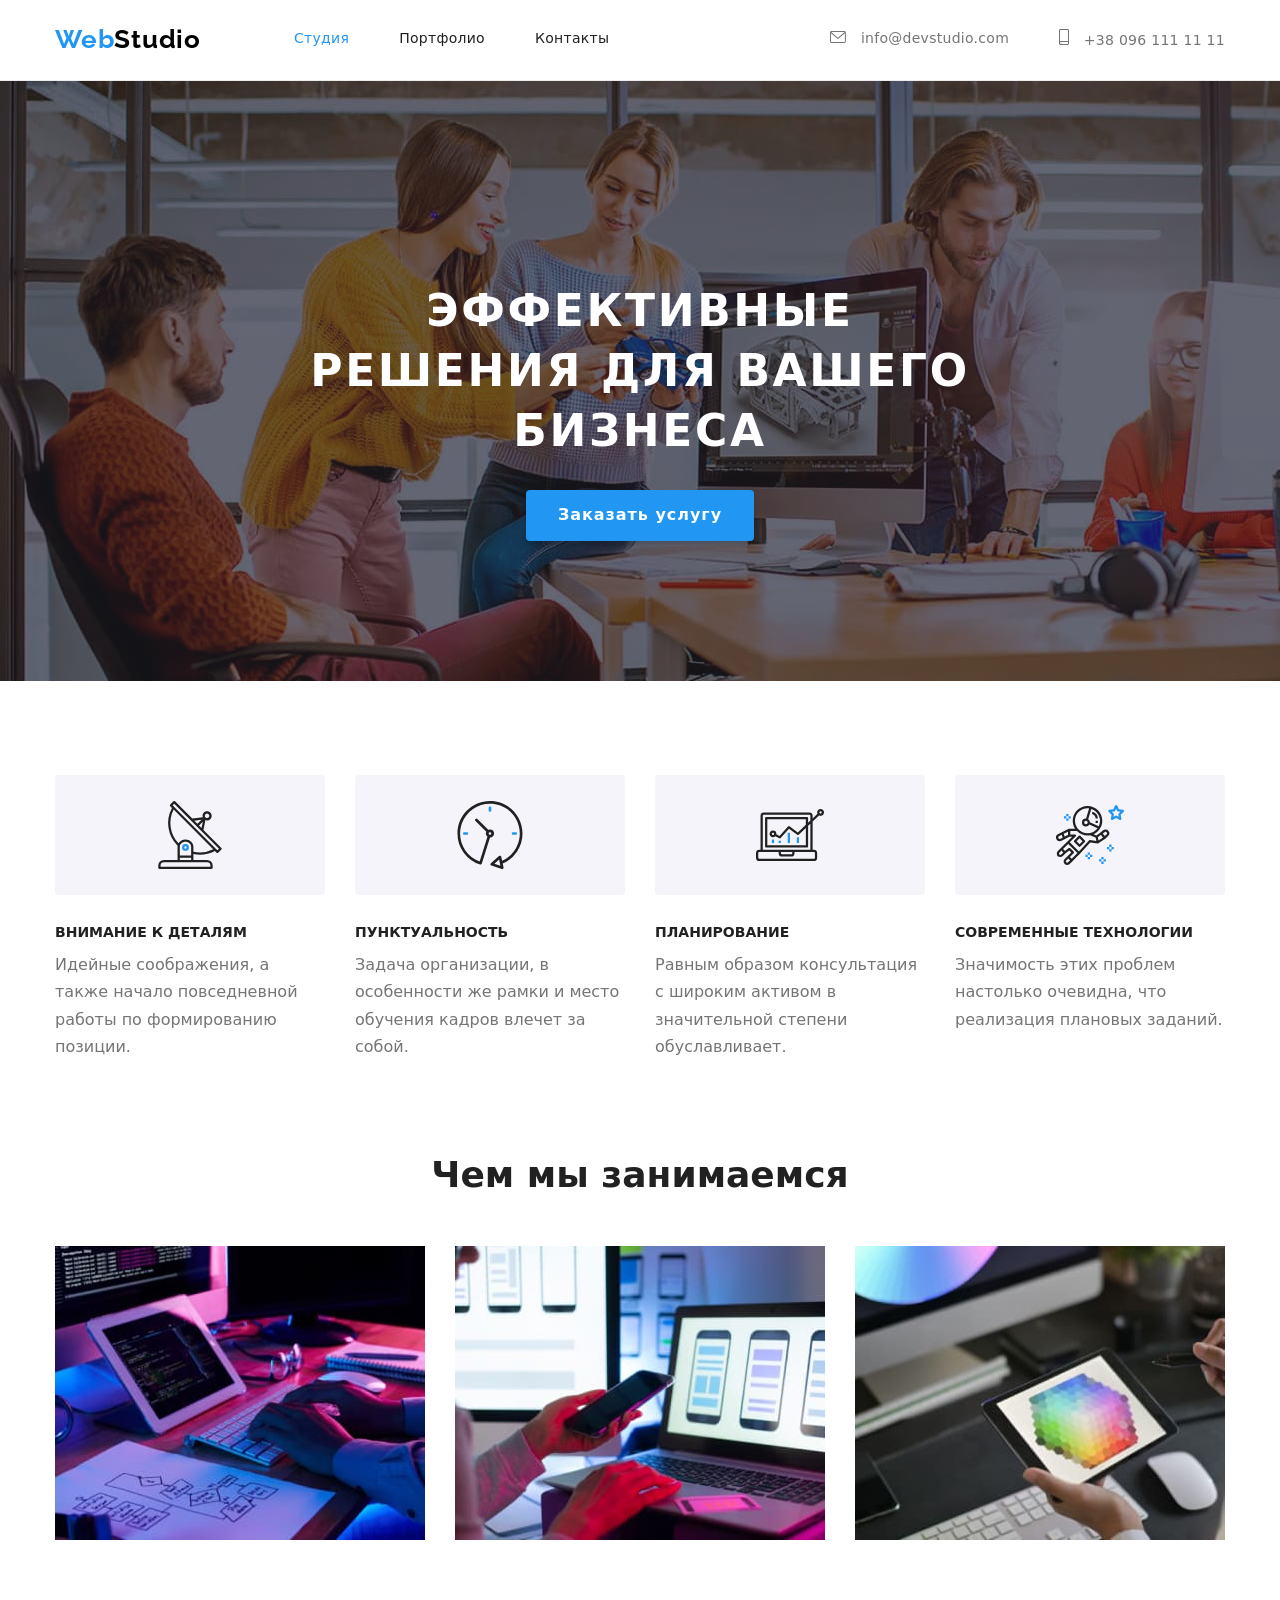
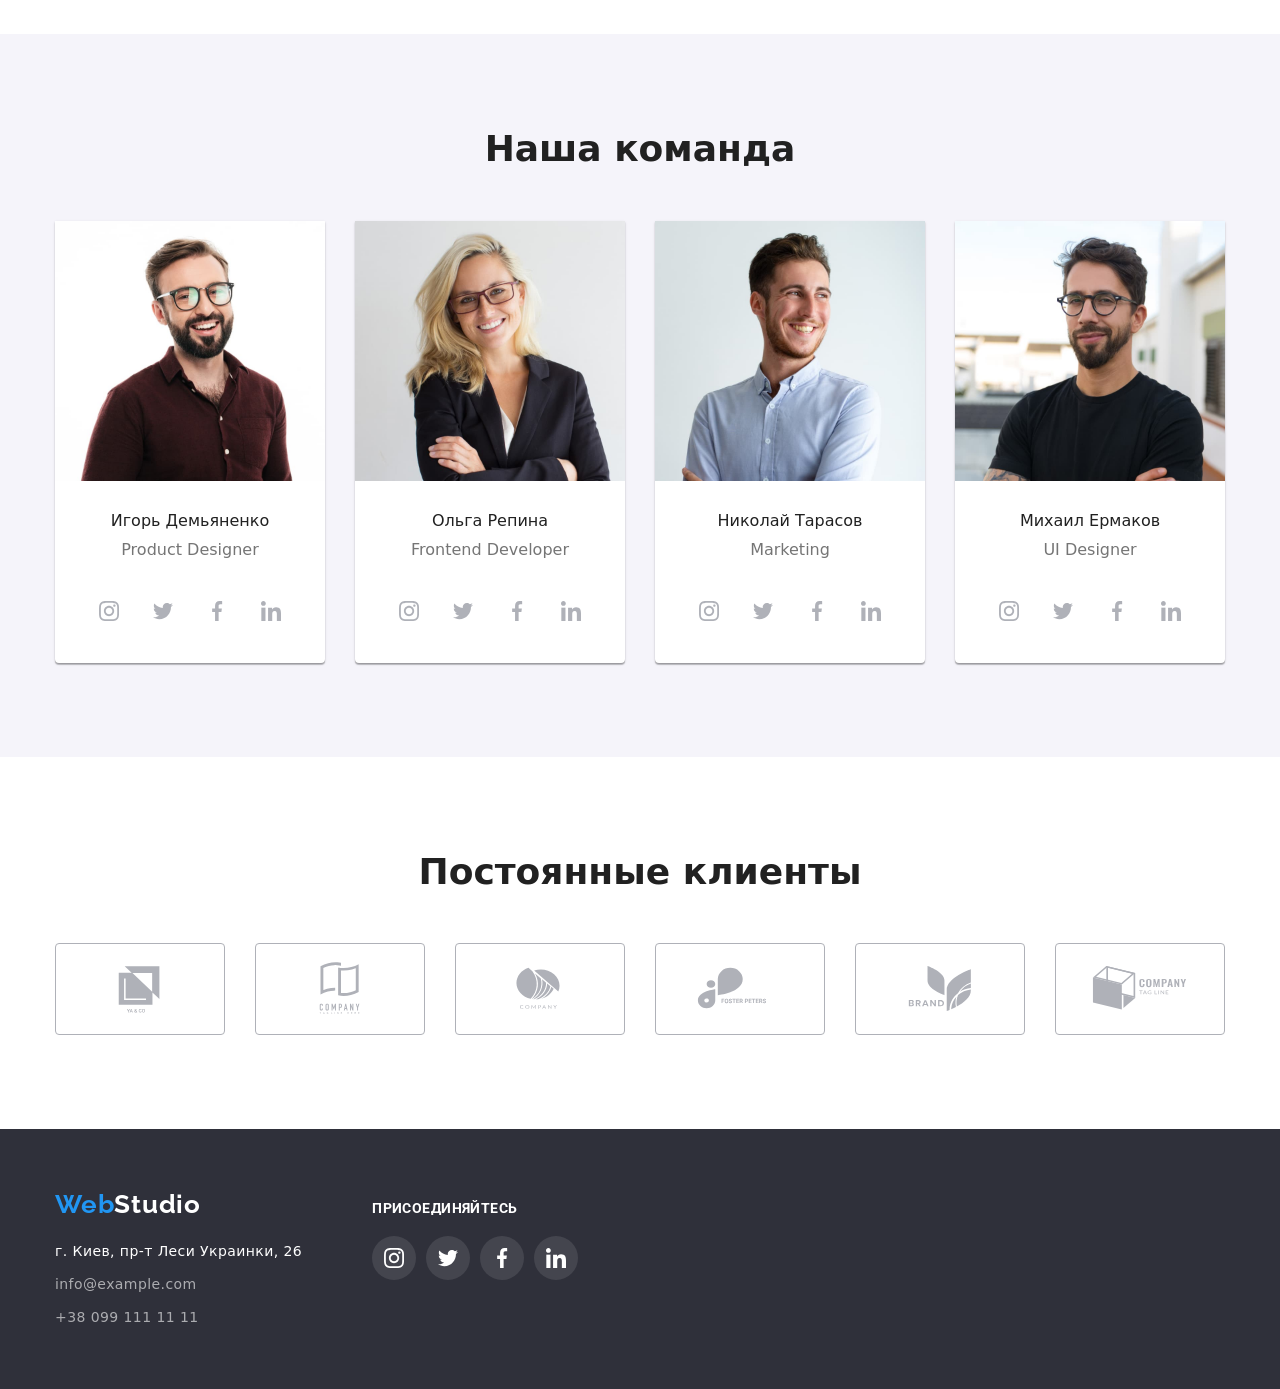
==== commit aeefea37: "icon" ====
--- a/index.html
+++ b/index.html
@@ -49,50 +49,21 @@
             <div class="hero-content">
                 <div class="container">
                     <h1 class="hero-title">Эффективные решения для вашего бизнеса</h1>
-                    <button type="button" class="hero-btn pointer" data-modal-open>Заказать услугу</button>
-                    <div data-modal>
-    
+                    <button class="hero-button main-btn" type="button" data-modal-open>Заказать услугу</button>
+                    <div class="backdrop is-hidden" data-modal>
+                        <div class="modal-wrapper">
+                            <button class="modal-btn" data-modal-close>
+                                <svg class="" width="11" height="11">
+                                    <use href="./images/close.svg">
+                                </svg>
+                            </button>
+                            <form class="modal-form"></form>
+                        </div>
                     </div>
-                    <button data-modal-close>закрыть</button>
                 </div>
             </div>
         </section>
          
-
-
-
-      <button class="hero-button main-btn" type="button" data-modal-open>Заказать услугу</button>
-            <div class="backdrop is-hidden" data-modal>
-                <div class="modal-wrapper">
-                    <button class="modal-btn" data-modal-close>
-                        <svg class="" width="11" height="11">
-                            <use href="./images/icons.svg#icon-envelope">
-                        </svg>
-                    </button>
-                    <form class="modal-form"></form>
-                </div>
-            </div>
-
-            
-
-
-
-
-
-
-
-
-
-
-
-
-
-
-
-
-
-
-
         <section class="feature">
             <div class="container">
                 <h2 hidden>Особенности</h2>
--- a/css/styles.css
+++ b/css/styles.css
@@ -10,31 +10,17 @@
     --bcg-card-color: #F5F4FA;
     --head-logo-color: #000000;
     --footer-logo-color: #FFFFFF;
+    --white-txt: #ffffff;
+    --header-bg: #ffffff;
+    --button-bg: #2196f3;
+
     --animation: cubic-bezier(0.4, 0, 0.2, 1);
-
-    /*-----------------------------------------*/
-  
-            /* Основные шрифты */
-            --main-font: Roboto;
-            --secondary-font: Raleway;
-            /* Цвет текста */
-            --primary-txt: #212121;
-            --secondary-txt: #757575;
-            --accent-txt: #2196f3;
-            --white-txt: #ffffff;
-            --icon-color: #AFB1B8;
-            /* Цвет фона */
-            --primary-light-bg: #e5e5e5;
-            --header-bg: #ffffff;
-            --secondary-light-bg: #f5f4fa;
-            --primary-dark-bg: #2f303a;
-            --button-bg: #2196f3;
+    --transition-timing-function: cubic-bezier(0.4, 0, 0.2, 1);
+    --transition-duration: 250ms;
     
-            --transition-timing-function: cubic-bezier(0.4, 0, 0.2, 1);
-            --transition-duration: 250ms;
-}
-
-body {
+    
+}
+ .body {
     font-family: "Roboto", sans-serif;
     font-size: 14px;
     letter-spacing: 0.03em;
@@ -299,7 +285,7 @@
     width: 528px;
     height: 581px;
     border-radius: 4px;
-    background-color: var(--header-bg);
+    background-color: var(--main-title-color);
     box-shadow: rgba(0, 0, 0, 0.12) 0px 1px 3px, rgba(0, 0, 0, 0.14) 0px 1px 1px, rgba(0, 0, 0, 0.2) 0px 2px 1px;
     transform: translate(-50%, -50%) scale(1);
     transition: transform 250ms var(--timing-functiontransition-timing-function);
@@ -323,6 +309,68 @@
     border-image: initial;
     background-color: transparent;
 }
+.hero-button {
+    font-family: var(--main-font);
+    font-weight: 700;
+    font-size: 16px;
+    line-height: 1.88;
+    letter-spacing: 0.06em;
+    color: var(--white-txt);
+    background: var(--button-bg);
+    box-shadow: 0px 4px 4px rgba(0, 0, 0, 0.15);
+    border-radius: 4px;
+    padding: 10px 32px;
+    border: none;
+}
+
+.backdrop {
+    position: fixed;
+    width: 100%;
+    height: 100%;
+    top: 0px;
+    left: 0px;
+    z-index: 1;
+
+    background-color: rgba(0, 0, 0, 0.2);
+}
+
+.backdrop.is-hidden {
+    opacity: 0;
+    visibility: hidden;
+    pointer-events: none;
+}
+
+.modal-wrapper {
+    position: absolute;
+    top: 50%;
+    left: 50%;
+    width: 528px;
+    height: 581px;
+    border-radius: 4px;
+    background-color: var(--header-bg);
+    box-shadow: rgba(0, 0, 0, 0.12) 0px 1px 3px, rgba(0, 0, 0, 0.14) 0px 1px 1px, rgba(0, 0, 0, 0.2) 0px 2px 1px;
+    transform: translate(-50%, -50%) scale(1);
+    transition: transform 250ms var(--timing-functiontransition-timing-function);
+}
+
+.modal-btn {
+    position: absolute;
+    top: 8px;
+    right: 8px;
+    display: flex;
+    align-items: center;
+    justify-content: center;
+    padding: 0;
+    width: 30px;
+    height: 30px;
+    cursor: pointer;
+    border-radius: 50%;
+    border-width: 1px;
+    border-style: solid;
+    border-color: rgba(0, 0, 0, 0.1);
+    border-image: initial;
+    background-color: transparent;
+}
 
 /* ------------------------------------FEATURE----------------------------------- */
 .feature {
